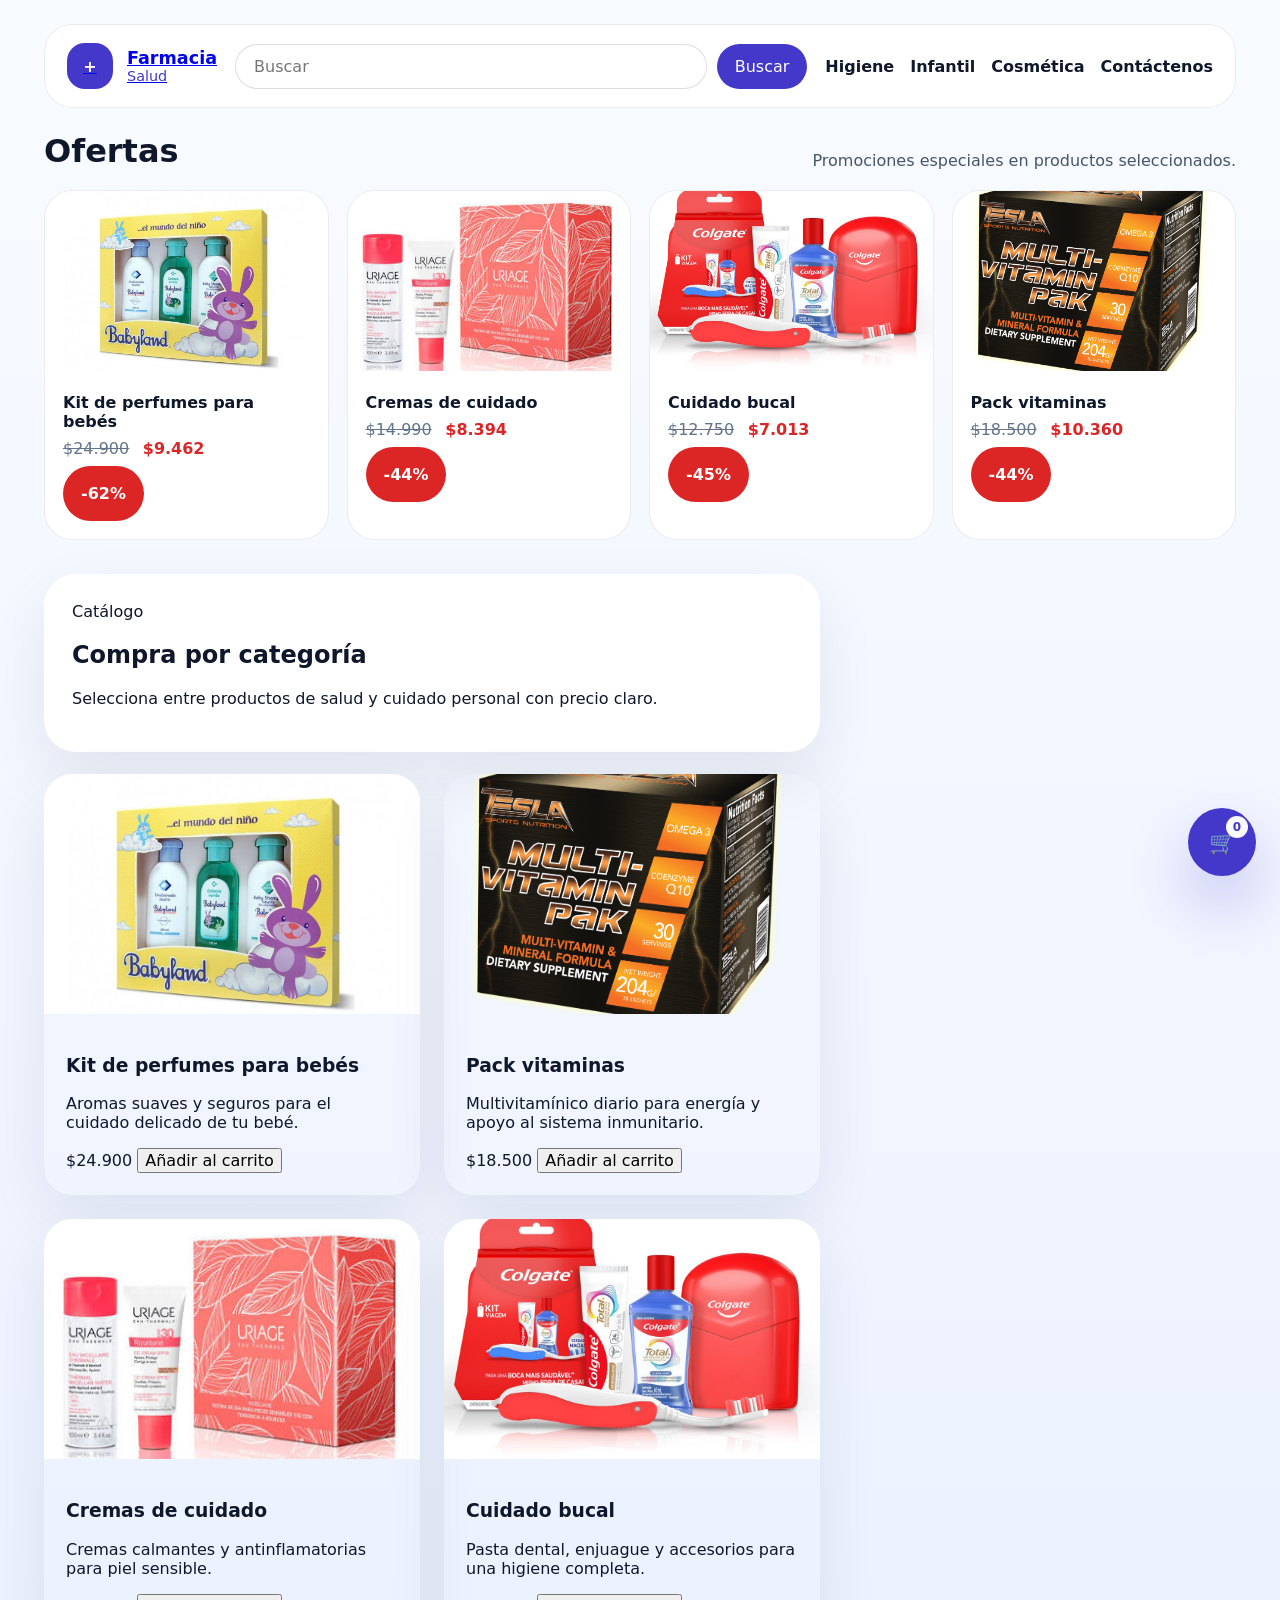
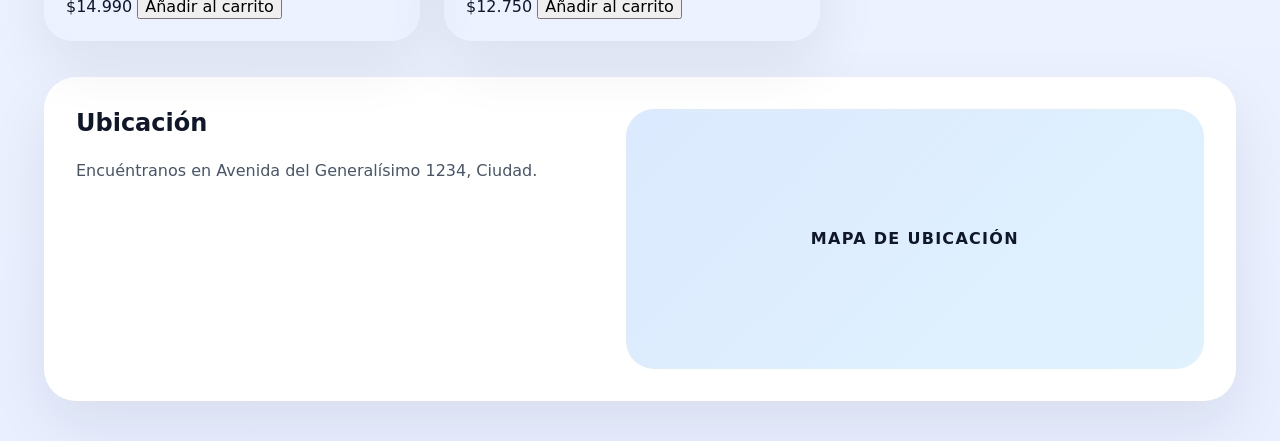
==== index.html @ 589dba72 "Initial commit" ====
<!DOCTYPE html>
<html lang="es">
  <head>
    <meta charset="UTF-8" />
    <meta name="viewport" content="width=device-width, initial-scale=1.0" />
    <title>Farmacia Salud</title>
    <link rel="stylesheet" href="styles.css" />
  </head>
  <body>
    <div class="page-shell">
      <header class="topbar">
        <a href="index.html" class="brand">
          <div class="brand-mark">+</div>
          <div>
            <span class="brand-name">Farmacia</span>
            <small>Salud</small>
          </div>
        </a>

        <div class="search-bar">
          <input type="text" placeholder="Buscar" />
          <button>Buscar</button>
        </div>

        <nav class="nav-links">
          <a href="higiene.html">Higiene</a>
          <a href="infantil.html">Infantil</a>
          <a href="cosmetica.html">Cosmética</a>
          <a href="#contact">Contáctenos</a>
        </nav>
      </header>

      <section class="offers-section">
        <div class="section-title-group">
          <h2>Ofertas</h2>
          <p>Promociones especiales en productos seleccionados.</p>
        </div>
        <div class="offer-cards"></div>
      </section>

      <main class="main-grid">
        <section class="catalog-section" id="catalog">
          <div class="section-header">
            <span class="section-label">Catálogo</span>
            <h2>Compra por categoría</h2>
            <p>Selecciona entre productos de salud y cuidado personal con precio claro.</p>
          </div>
          <div class="products-grid"></div>
        </section>
      </main>

      <section class="location-section" id="location">
        <div>
          <h2>Ubicación</h2>
          <p>Encuéntranos en Avenida del Generalísimo 1234, Ciudad.</p>
        </div>
        <div class="map-card">
          <div class="map-placeholder">Mapa de ubicación</div>
        </div>
      </section>
    </div>

    <a href="cart.html" class="cart-bubble" aria-label="Abrir carrito">
      <span class="bubble-icon">🛒</span>
      <span class="cart-bubble-count">0</span>
    </a>

    <script src="script.js"></script>
  </body>
</html>
---- styles.css ----
:root {
  color-scheme: light;
  font-family: 'Inter', system-ui, -apple-system, BlinkMacSystemFont, 'Segoe UI', sans-serif;
  background: #f5f7ff;
  color: #0f172a;
}

* {
  box-sizing: border-box;
}

body {
  margin: 0;
  min-height: 100vh;
  background: linear-gradient(180deg, #f8fbff 0%, #e9efff 100%);
}

button,
input {
  font: inherit;
}

button {
  cursor: pointer;
}

.page-shell {
  max-width: 1240px;
  margin: 0 auto;
  padding: 24px 24px 40px;
}

.topbar {
  display: flex;
  flex-wrap: wrap;
  justify-content: space-between;
  align-items: center;
  gap: 18px;
  margin-bottom: 24px;
  padding: 18px 22px;
  border-radius: 28px;
  background: rgba(255, 255, 255, 0.95);
  border: 1px solid rgba(15, 23, 42, 0.08);
}

.brand {
  display: flex;
  align-items: center;
  gap: 14px;
}

.brand-mark {
  width: 46px;
  height: 46px;
  border-radius: 18px;
  background: #4338ca;
  color: white;
  display: grid;
  place-items: center;
  font-weight: 800;
}

.brand-name {
  display: block;
  font-size: 1.1rem;
  font-weight: 800;
}

.brand small {
  display: block;
  color: #4338ca;
  font-size: 0.9rem;
}

.search-bar {
  flex: 1;
  min-width: 260px;
  display: flex;
  gap: 10px;
}

.search-bar input {
  flex: 1;
  padding: 12px 18px;
  border-radius: 999px;
  border: 1px solid rgba(15, 23, 42, 0.14);
  outline: none;
}

.search-bar button {
  border-radius: 999px;
  border: none;
  background: #4338ca;
  color: white;
  padding: 12px 18px;
}

.nav-links {
  display: flex;
  flex-wrap: wrap;
  gap: 16px;
  align-items: center;
}

.nav-links a {
  color: #0f172a;
  text-decoration: none;
  font-weight: 600;
}

.cart-link {
  display: inline-flex;
  align-items: center;
  gap: 8px;
  padding: 10px 18px;
  border-radius: 999px;
  background: #4338ca;
  color: white;
}

.cart-count {
  display: inline-flex;
  justify-content: center;
  align-items: center;
  min-width: 24px;
  height: 24px;
  border-radius: 999px;
  background: rgba(255, 255, 255, 0.2);
}

.hero-section {
  display: grid;
  gap: 28px;
  margin-bottom: 30px;
}

.hero-left,
.hero-card,
.section-header,
.cart-panel,
.location-section {
  background: #ffffff;
  border-radius: 32px;
  box-shadow: 0 24px 60px rgba(15, 23, 42, 0.08);
}

.hero-left {
  padding: 40px 40px 36px;
}

.eyebrow {
  margin: 0 0 16px;
  display: inline-flex;
  letter-spacing: 0.18em;
  text-transform: uppercase;
  color: #4338ca;
  font-size: 0.85rem;
  font-weight: 700;
}

.hero-left h1 {
  margin: 0;
  font-size: clamp(2.4rem, 4vw, 3.4rem);
  line-height: 1.02;
}

.hero-left p {
  margin: 20px 0 0;
  color: #475569;
  line-height: 1.8;
  max-width: 560px;
}

.hero-buttons {
  display: flex;
  flex-wrap: wrap;
  gap: 14px;
  margin-top: 28px;
}

.hero-right {
  padding: 28px;
  display: grid;
  align-items: start;
  justify-items: center;
}

.hero-card {
  overflow: hidden;
  border: 1px solid rgba(15, 23, 42, 0.08);
}

.hero-card h3 {
  margin: 0;
  padding: 24px 24px 0;
  text-transform: uppercase;
  letter-spacing: 0.16em;
  color: #4338ca;
  font-size: 0.95rem;
}

.hero-card img {
  width: 100%;
  height: 260px;
  object-fit: cover;
}

.hero-card-details {
  display: flex;
  justify-content: space-between;
  align-items: flex-end;
  gap: 14px;
  padding: 20px 24px 10px;
}

.hero-card-name {
  font-size: 1.05rem;
  font-weight: 700;
}

.hero-card-actions {
  padding: 0 24px 24px;
}

.hero-card-actions button {
  width: 100%;
  border-radius: 18px;
  padding: 14px 18px;
  border: none;
  background: #4338ca;
  color: white;
  font-weight: 700;
}

.offers-section {
  margin-bottom: 34px;
}

.section-title-group {
  display: flex;
  justify-content: space-between;
  align-items: flex-end;
  gap: 20px;
  margin-bottom: 20px;
}

.section-title-group h2 {
  margin: 0;
  font-size: 2rem;
}

.section-title-group p {
  margin: 0;
  color: #475569;
}

.offer-cards {
  display: grid;
  grid-template-columns: repeat(auto-fit, minmax(220px, 1fr));
  gap: 18px;
}

.offer-card {
  border-radius: 28px;
  overflow: hidden;
  border: 1px solid rgba(15, 23, 42, 0.08);
  background: white;
}

.offer-empty-message {
  padding: 40px 24px;
  border-radius: 28px;
  border: 1px dashed rgba(67, 56, 202, 0.32);
  background: rgba(67, 56, 202, 0.05);
  color: #1e293b;
  text-align: center;
  font-weight: 700;
}

.empty-message {
  padding: 40px 24px;
  border-radius: 28px;
  border: 1px dashed rgba(15, 23, 42, 0.18);
  background: rgba(241, 245, 249, 0.9);
  color: #334155;
  text-align: center;
  font-weight: 700;
}

.offer-card img {
  width: 100%;
  height: 180px;
  object-fit: cover;
}

.offer-badge {
  display: inline-block;
  margin-top: 8px;
  padding: 6px 10px;
  border-radius: 999px;
  background: #dc2626;
  color: white;
  font-weight: 700;
}

.offer-card div {
  padding: 18px;
}

.offer-name {
  margin: 0 0 8px;
  font-weight: 700;
}

.offer-price {
  margin: 0;
  color: #dc2626;
  font-weight: 700;
}

.offer-price span {
  margin-right: 8px;
  text-decoration: line-through;
  color: #64748b;
  font-weight: 500;
}

.main-grid {
  display: grid;
  grid-template-columns: 2fr 1fr;
  gap: 28px;
}

.catalog-section {
  display: grid;
  gap: 22px;
}

.section-header {
  padding: 28px;
}

.products-grid {
  display: grid;
  grid-template-columns: repeat(2, minmax(0, 1fr));
  gap: 24px;
}

.product-card {
  border-radius: 28px;
  overflow: hidden;
  box-shadow: 0 22px 60px rgba(15, 23, 42, 0.08);
}

.product-image {
  width: 100%;
  height: 240px;
  object-fit: cover;
  display: block;
}

.cart-bubble {
  position: fixed;
  right: 24px;
  bottom: 24px;
  width: 68px;
  height: 68px;
  border-radius: 50%;
  background: #4338ca;
  color: #ffffff;
  display: grid;
  place-items: center;
  text-decoration: none;
  box-shadow: 0 28px 60px rgba(67, 56, 202, 0.28);
  z-index: 30;
  transition: transform 0.2s ease, box-shadow 0.2s ease;
}

.cart-bubble:hover {
  transform: translateY(-3px);
  box-shadow: 0 34px 70px rgba(67, 56, 202, 0.32);
}

.bubble-icon {
  font-size: 1.35rem;
}

.cart-bubble-count {
  position: absolute;
  top: 8px;
  right: 8px;
  min-width: 22px;
  height: 22px;
  border-radius: 999px;
  background: #f8fafc;
  color: #4338ca;
  display: grid;
  place-items: center;
  font-size: 0.75rem;
  font-weight: 700;
  padding: 0 6px;
}

.product-body {
  padding: 22px;
}

.cart-panel {
  padding: 28px;
  background: linear-gradient(180deg, #ffffff 0%, #f3f6ff 100%);
}

.cart-summary {
  display: flex;
  justify-content: space-between;
  align-items: center;
  padding: 18px 0;
  border-top: 1px solid rgba(15, 23, 42, 0.08);
  border-bottom: 1px solid rgba(15, 23, 42, 0.08);
}

.cart-summary strong {
  font-size: 1.2rem;
}

.checkout-button,
.cart-clear-button {
  width: 100%;
  border-radius: 16px;
  padding: 14px 18px;
}

.cart-clear-button {
  background: transparent;
  border: 1px solid rgba(15, 23, 42, 0.12);
}

.cart-page-section {
  display: grid;
  gap: 24px;
  padding: 28px;
}

.cart-page-section .section-header {
  padding: 32px;
}

.cart-page-section .cart-panel {
  padding: 28px;
  border-radius: 32px;
  border: 1px solid rgba(15, 23, 42, 0.08);
  background: #ffffff;
}

.cart-item {
  display: grid;
  grid-template-columns: 90px 1fr auto;
  gap: 18px;
  align-items: center;
  padding: 18px 0;
  border-bottom: 1px solid rgba(15, 23, 42, 0.08);
}

.cart-item:last-child {
  border-bottom: none;
}

.cart-item img {
  width: 90px;
  height: 90px;
  object-fit: cover;
  border-radius: 20px;
}

.cart-item-info {
  display: grid;
  gap: 6px;
}

.cart-item-info h3 {
  margin: 0;
  font-size: 1rem;
}

.cart-item-info p {
  margin: 0;
  color: #475569;
  font-size: 0.95rem;
}

.cart-item-actions {
  display: grid;
  gap: 10px;
  justify-items: end;
}

.cart-item-actions button,
.cart-item-actions input {
  border: 1px solid rgba(15, 23, 42, 0.12);
  border-radius: 14px;
  padding: 10px 12px;
  background: #f8fafc;
}

@media (max-width: 760px) {
  .cart-item {
    grid-template-columns: 1fr;
    gap: 14px;
  }

  .cart-item-actions {
    justify-items: start;
  }
}

.location-section {
  display: grid;
  grid-template-columns: 1fr 1.1fr;
  gap: 24px;
  margin-top: 36px;
  padding: 32px;
}

.location-section h2 {
  margin-top: 0;
}

.location-section p {
  color: #475569;
  line-height: 1.8;
}

.map-card {
  min-height: 260px;
  border-radius: 28px;
  background: linear-gradient(135deg, #dbeafe, #e0f2fe);
  display: grid;
  place-items: center;
  color: #0f172a;
  font-weight: 700;
  letter-spacing: 0.08em;
  text-transform: uppercase;
}

@media (max-width: 1024px) {
  .hero-section,
  .main-grid,
  .location-section {
    grid-template-columns: 1fr;
  }

  .search-bar {
    order: 3;
    width: 100%;
  }

  .nav-links {
    width: 100%;
    justify-content: flex-start;
  }
}

@media (max-width: 760px) {
  .page-shell {
    padding: 16px;
  }

  .topbar {
    padding: 16px;
  }

  .hero-left,
  .hero-card,
  .section-header,
  .cart-panel,
  .location-section {
    border-radius: 24px;
  }

  .hero-left {
    padding: 28px;
  }

  .products-grid,
  .offer-cards {
    grid-template-columns: 1fr;
  }

  .button {
    width: 100%;
  }
}
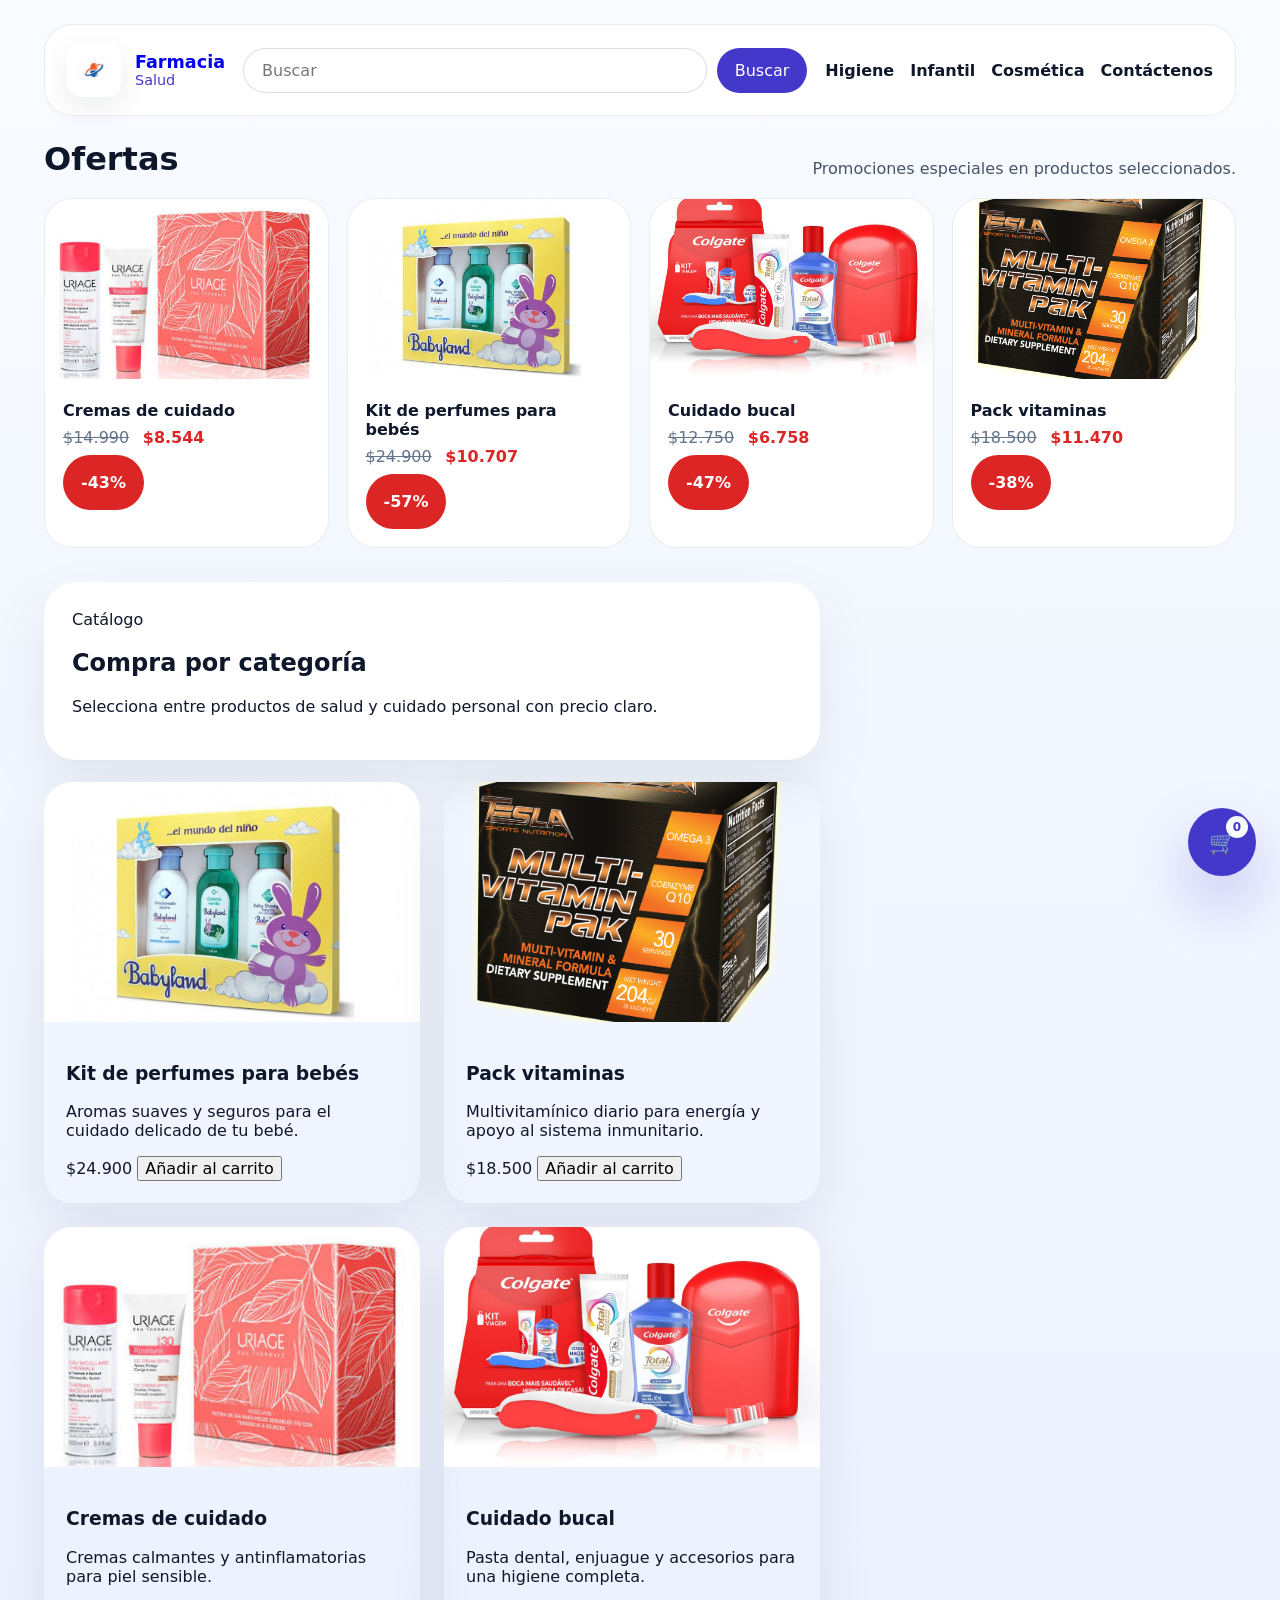
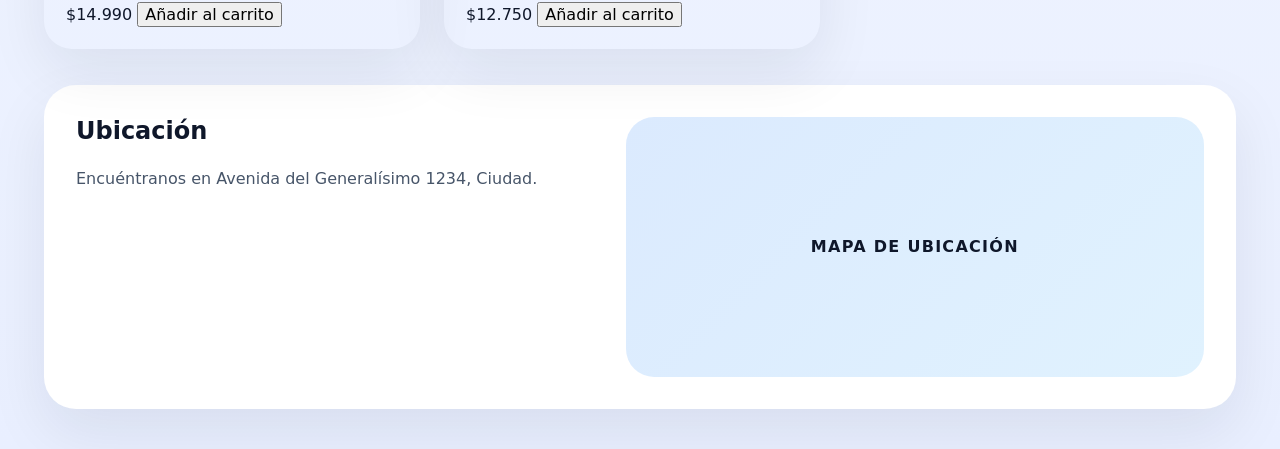
==== commit 032eca2f: "Update logo to logo.jpg" ====
--- a/index.html
+++ b/index.html
@@ -10,7 +10,7 @@
     <div class="page-shell">
       <header class="topbar">
         <a href="index.html" class="brand">
-          <div class="brand-mark">+</div>
+          <img class="brand-logo" src="visuales/logo.jpg" alt="Farmacia Salud" />
           <div>
             <span class="brand-name">Farmacia</span>
             <small>Salud</small>
--- a/styles.css
+++ b/styles.css
@@ -47,6 +47,17 @@
   display: flex;
   align-items: center;
   gap: 14px;
+  text-decoration: none;
+}
+
+.brand-logo {
+  width: 54px;
+  height: 54px;
+  object-fit: contain;
+  border-radius: 14px;
+  background: white;
+  padding: 8px;
+  box-shadow: 0 10px 30px rgba(15, 23, 42, 0.08);
 }
 
 .brand-mark {
